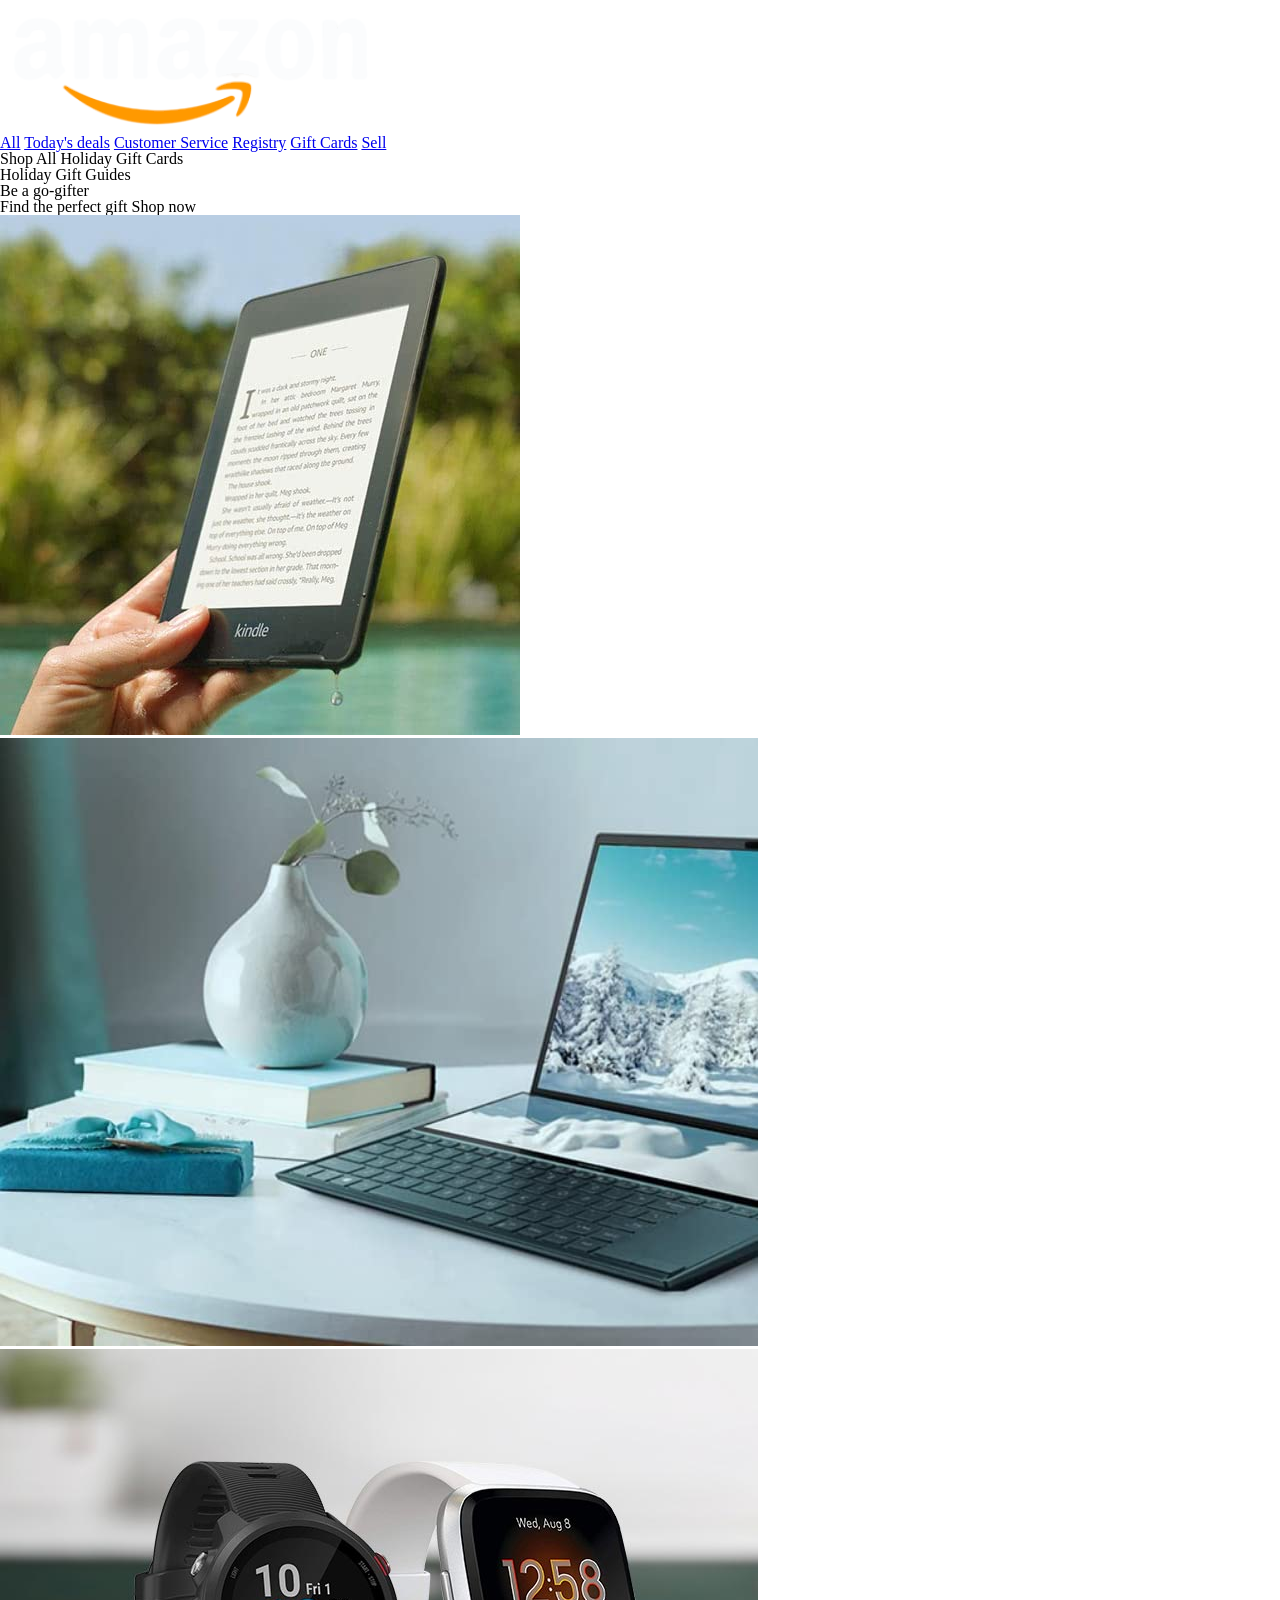
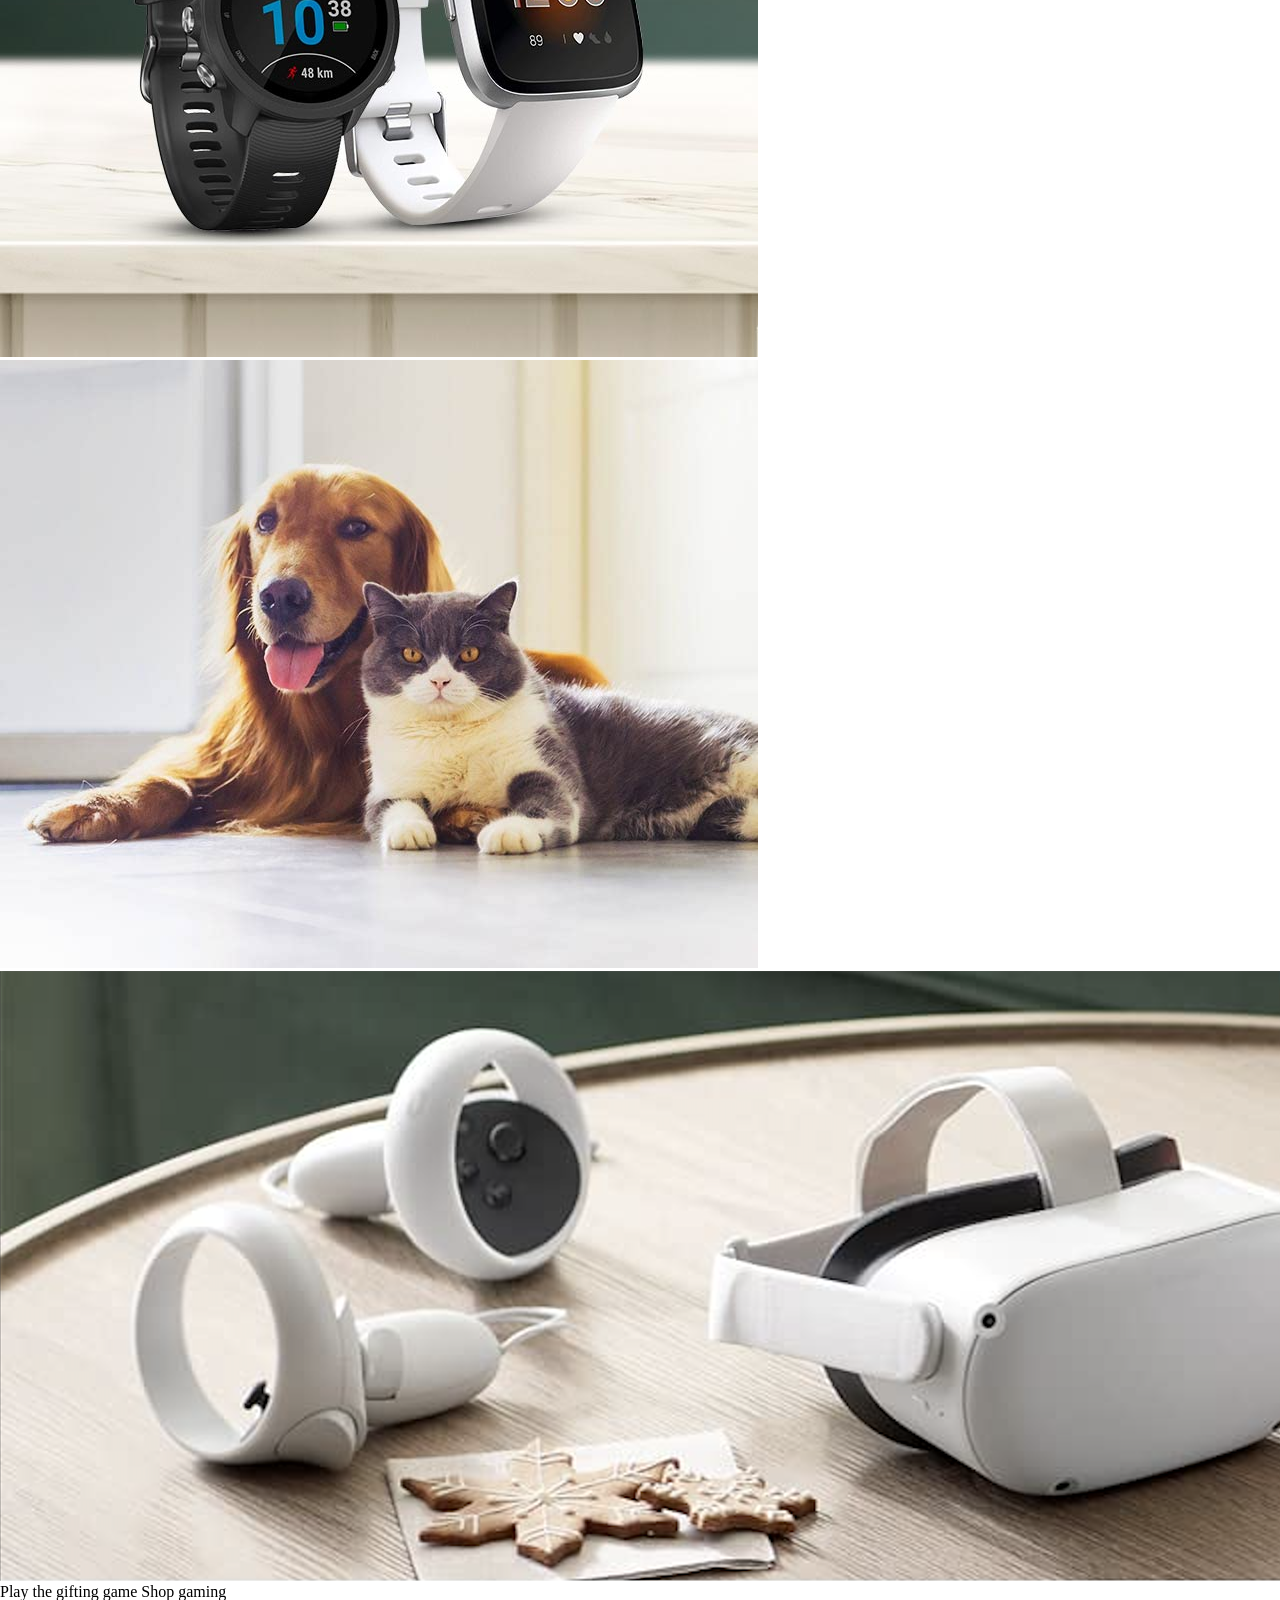
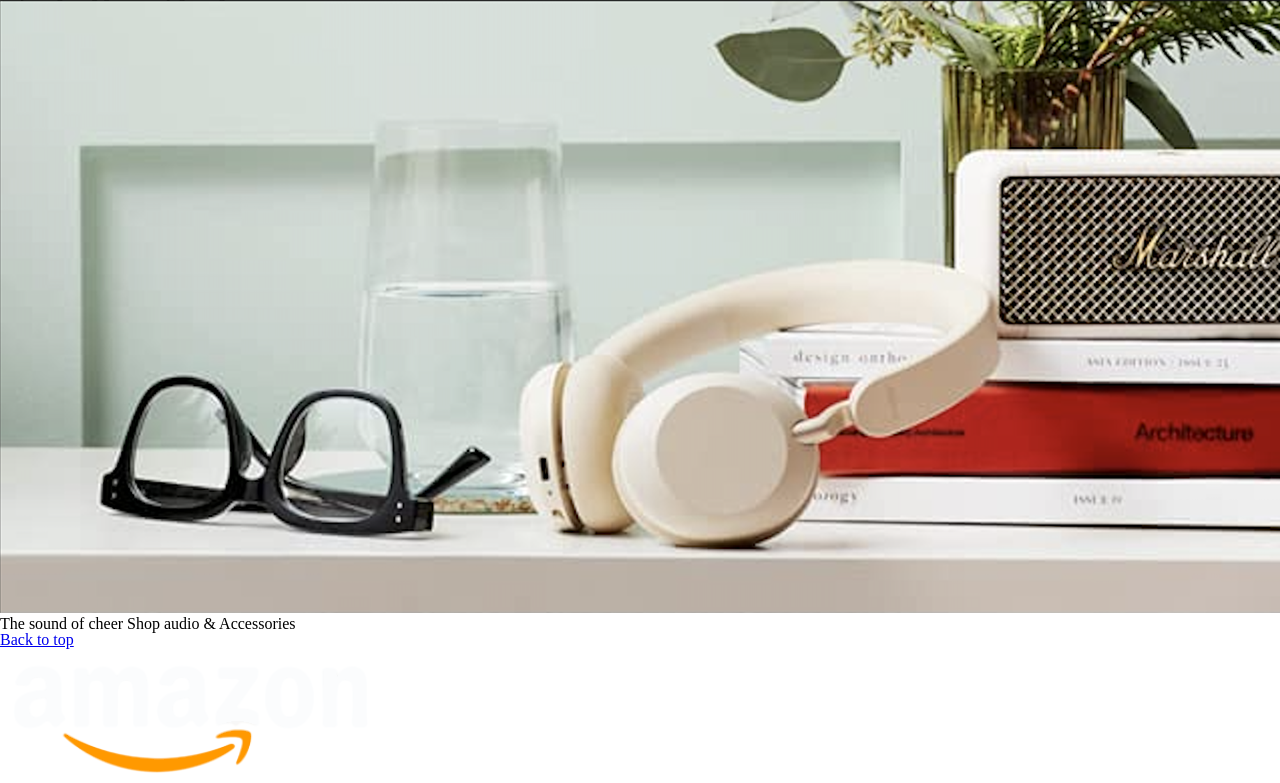
==== Amazon Page/index.html @ c9ccfa7d "Adds index.html content" ====
<!DOCTYPE html>
<html lang="en">
  <head>
    <meta charset="UTF-8" />
    <meta name="viewport" content="width=device-width, initial-scale=1.0" />
    <link rel="stylesheet" href="assets/css/reset.css" />
    <link rel="stylesheet" href="assets/css/style.css" />
    <title>Amazon</title>
  </head>
  <body>
    <header>
      <img src="assets/images/logo.png" alt="logo-amazon" />
      <nav>
        <a href="#">All</a>
        <a href="#">Today's deals</a>
        <a href="#">Customer Service</a>
        <a href="#">Registry</a>
        <a href="#">Gift Cards</a>
        <a href="#">Sell</a>
      </nav>
    </header>
    <main>
      <section>
        <article id="shop-gift-cards">
          <p>Shop All Holiday Gift Cards</p>
        </article>
        <article id="gift-guides">
          <h1>Holiday Gift Guides</h1>
          <h3>Be a go-gifter</h3>
        </article>
        <article id="perfect-gift">
          <h2>Find the perfect gift <span class="blue-text">Shop now</span></h2>
          <img src="assets/images/img_1.jpg" alt="kindle-tablet" />
          <img src="assets/images/img_2.jpg" alt="notebook-on-desk" />
          <img src="assets/images/img_3.jpg" alt="smartwatches" />
          <img src="assets/images/img_4.jpg" alt="dog-and-cat" />
        </article>
        <article id="gift-game">
          <img src="assets/images/img_9.png" alt="oculus-headset" />
          <h2>
            Play the gifting game <span class="blue-text">Shop gaming</span>
          </h2>
        </article>
        <article id="sound-cheer">
          <img src="assets/images/img_10.png" alt="oculus-headset" />
          <h2>
            The sound of cheer
            <span class="blue-text">Shop audio & Accessories</span>
          </h2>
        </article>
      </section>
    </main>
    <footer>
      <p id="back-to-top"><a href="#header">Back to top</a></p>
      <img src="assets/images/logo.png" alt="logo-amazon" />
    </footer>
  </body>
</html>
---- Amazon Page/assets/css/style.css ----
/* Your styles here */
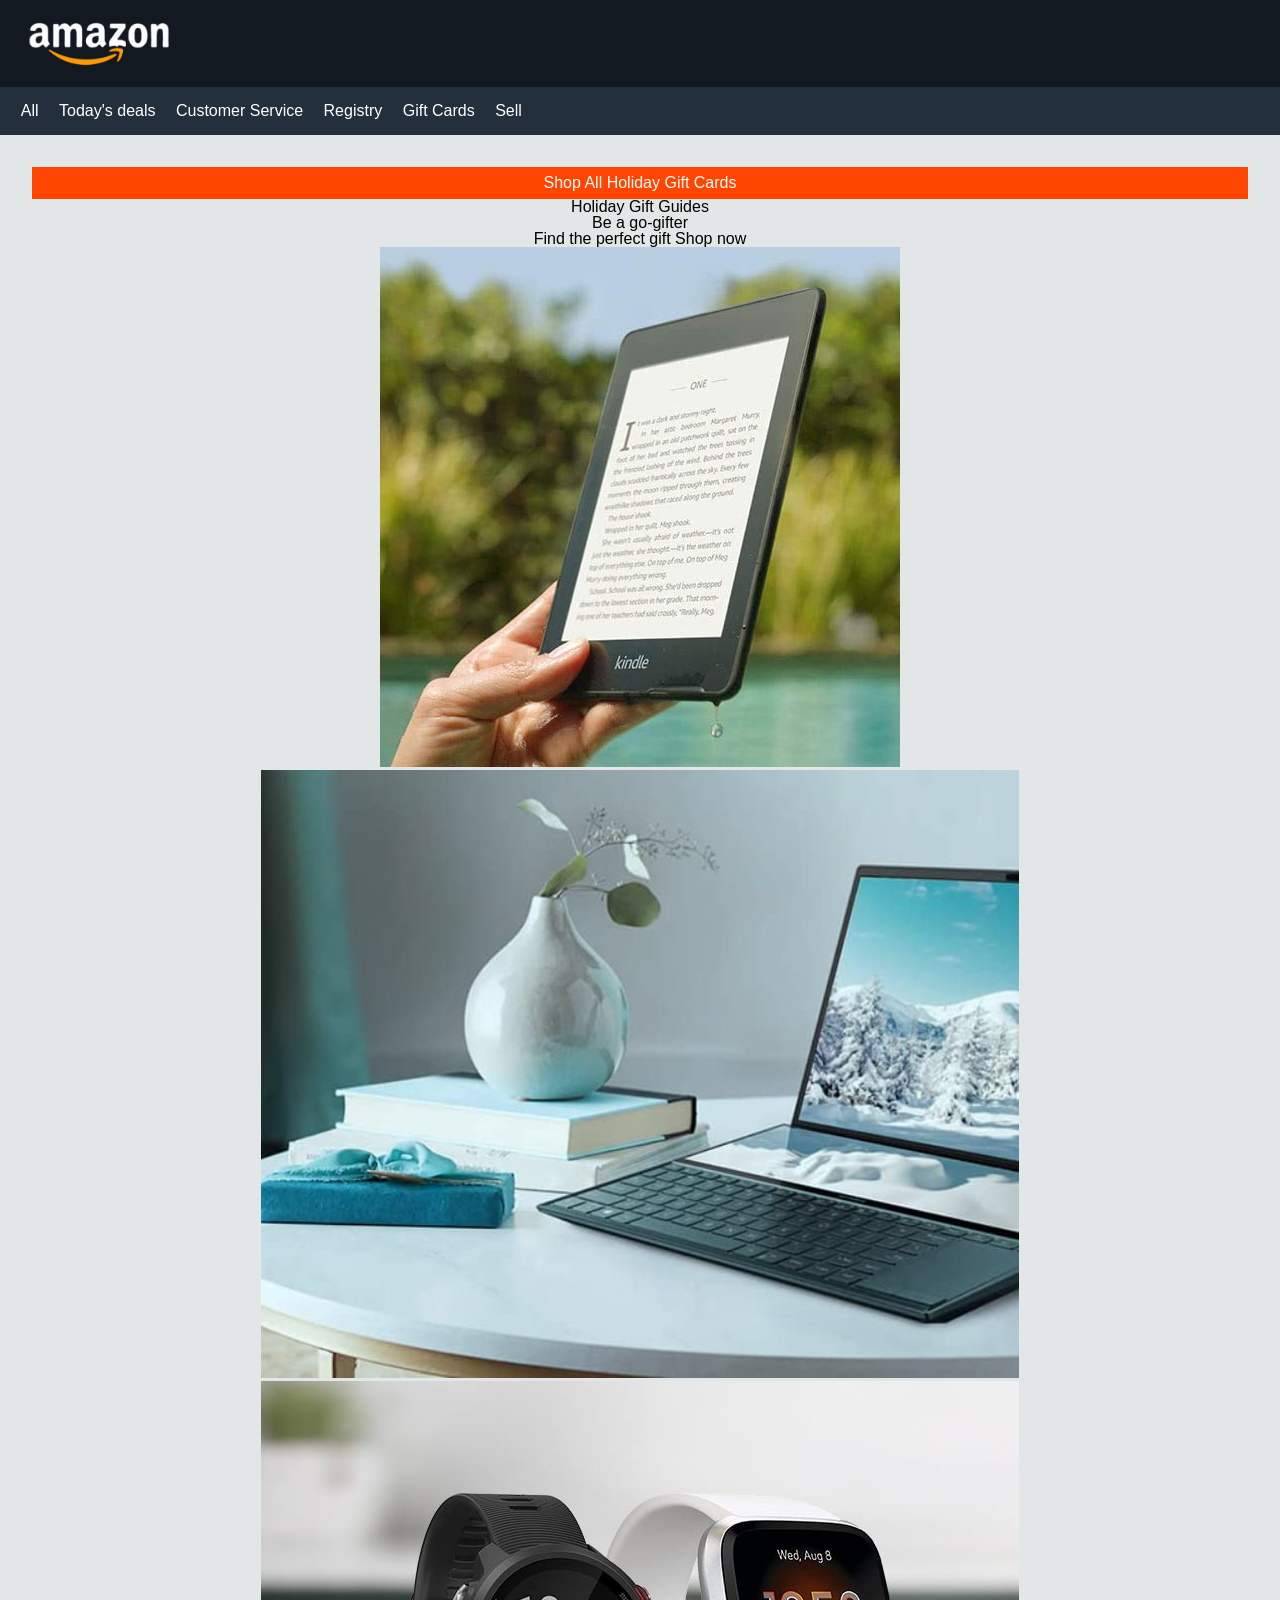
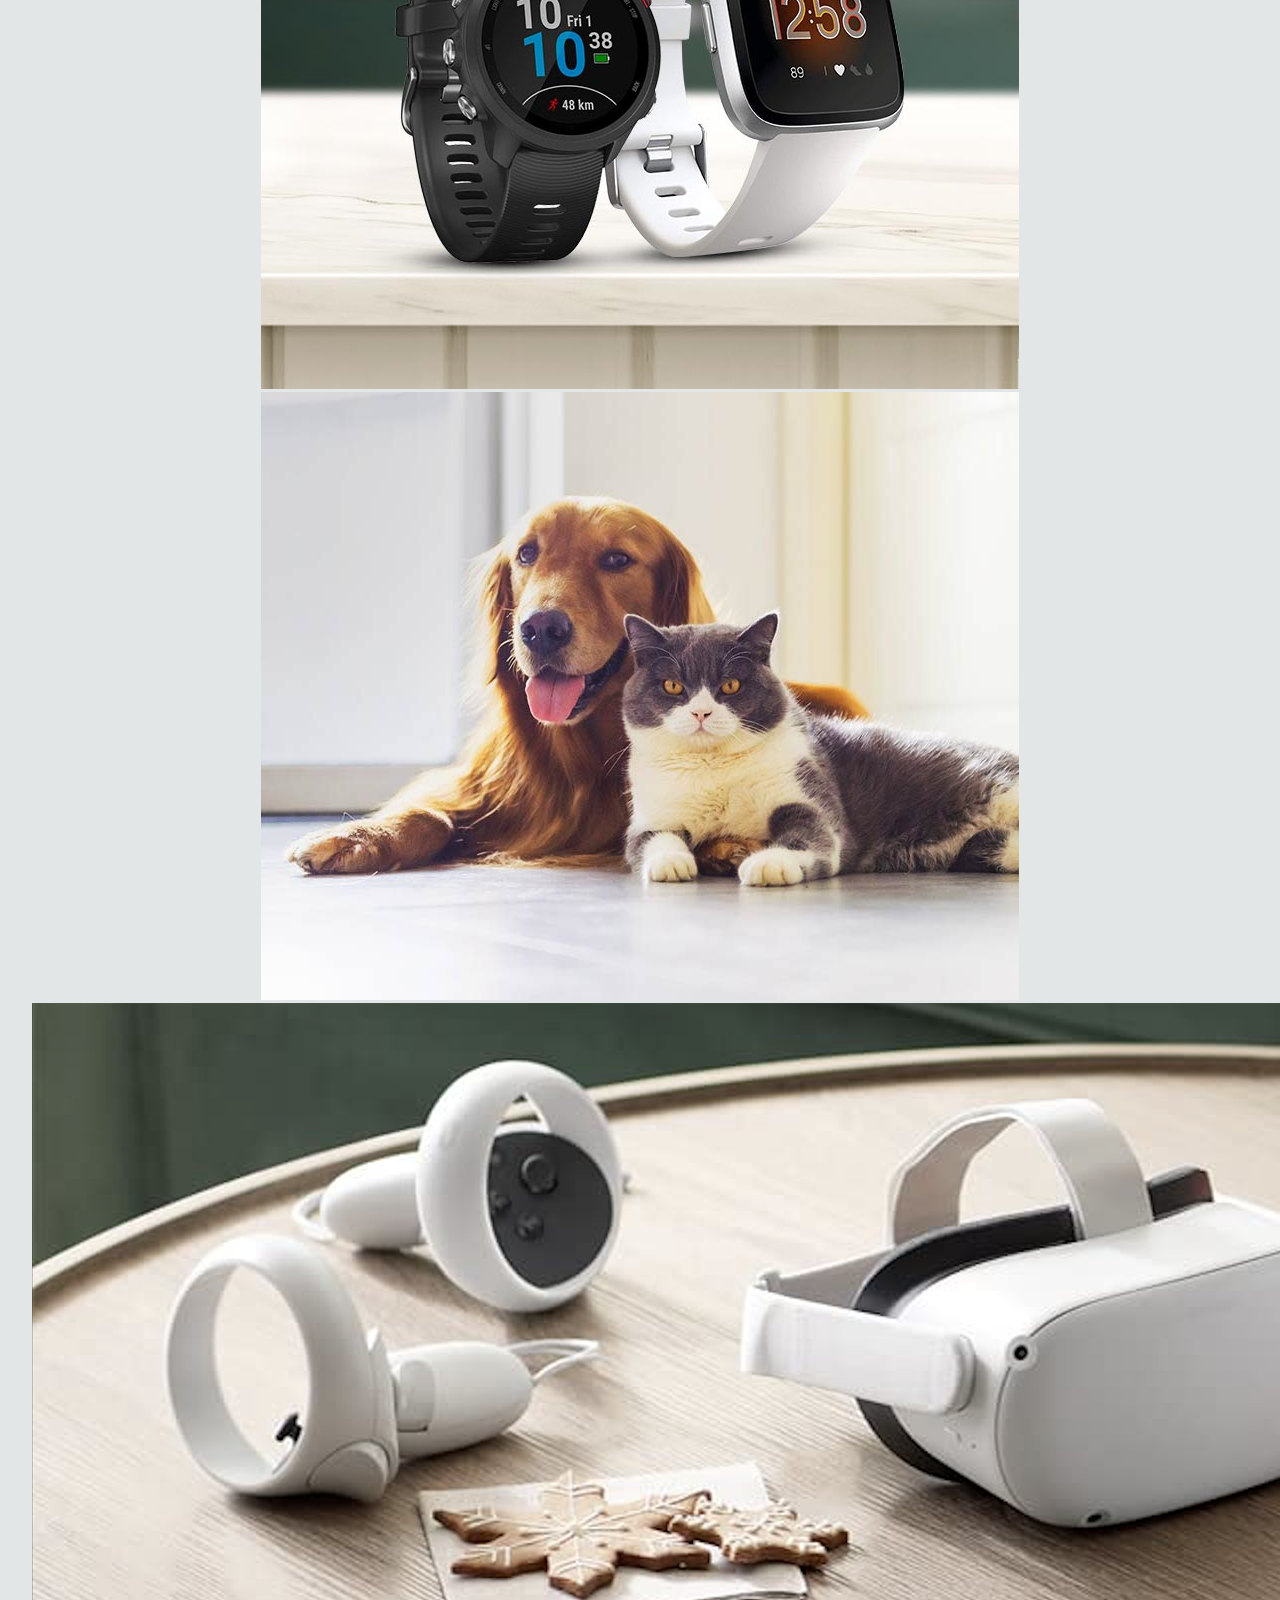
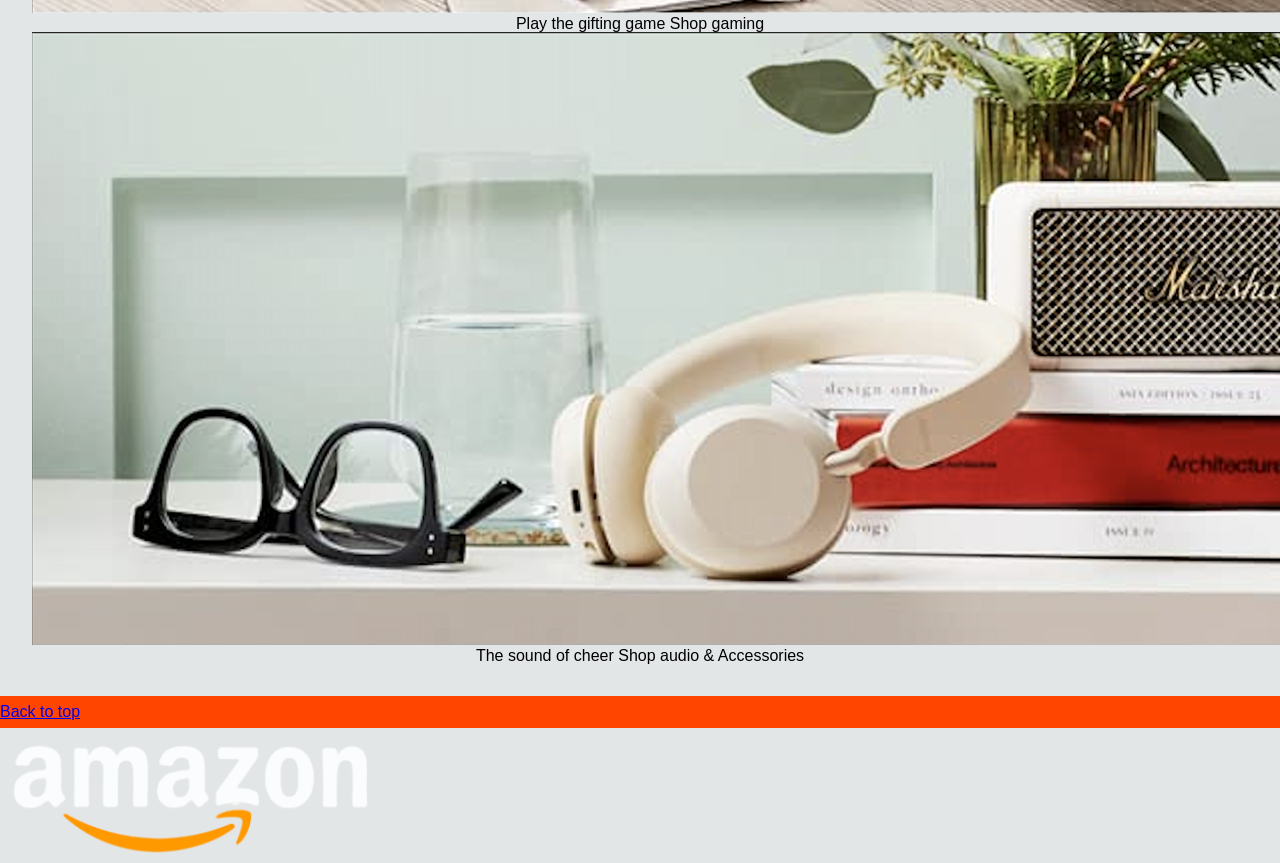
==== commit 46505912: "Adds header style" ====
--- a/Amazon Page/index.html
+++ b/Amazon Page/index.html
@@ -8,7 +8,7 @@
     <title>Amazon</title>
   </head>
   <body>
-    <header>
+    <header id="top">
       <img src="assets/images/logo.png" alt="logo-amazon" />
       <nav>
         <a href="#">All</a>
@@ -51,7 +51,7 @@
       </section>
     </main>
     <footer>
-      <p id="back-to-top"><a href="#header">Back to top</a></p>
+      <p id="back-to-top"><a href="#top">Back to top</a></p>
       <img src="assets/images/logo.png" alt="logo-amazon" />
     </footer>
   </body>
--- a/Amazon Page/assets/css/style.css
+++ b/Amazon Page/assets/css/style.css
@@ -1 +1,37 @@
-/* Your styles here */
+body {
+  font-family: Arial, Helvetica, sans-serif;
+  background-color: #e3e6e6;
+  box-sizing: border-box;
+}
+
+header {
+  background-color: #131921;
+  width: 100%;
+}
+
+header img {
+  width: 150px;
+  padding: 1em 1.5em;
+}
+
+nav {
+  background-color: #232f3d;
+  padding: 1em 1%;
+}
+
+nav a {
+  color: white;
+  text-decoration: none;
+  margin: 0 0.5em;
+}
+
+main {
+  text-align: center;
+  margin: 2em;
+}
+
+p {
+  color: white;
+  background-color: orangered;
+  padding: 0.5em 0;
+}
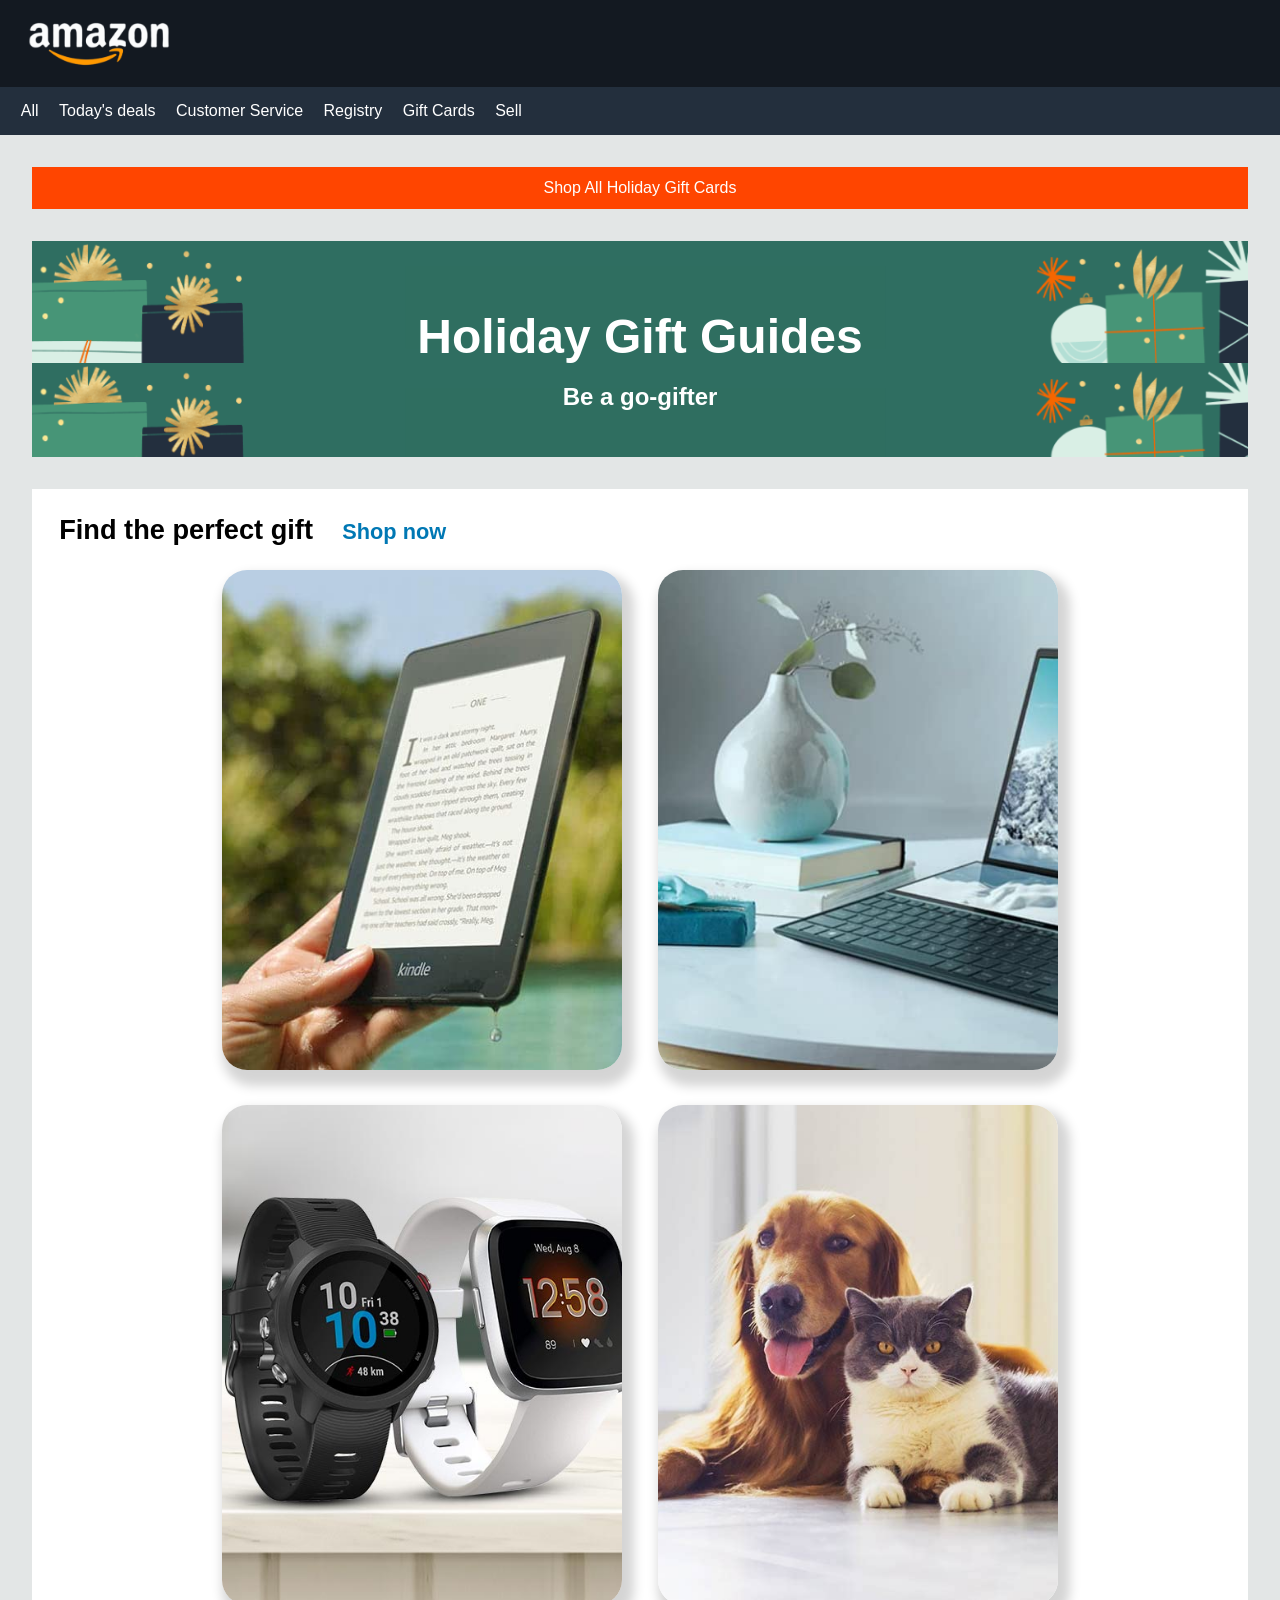
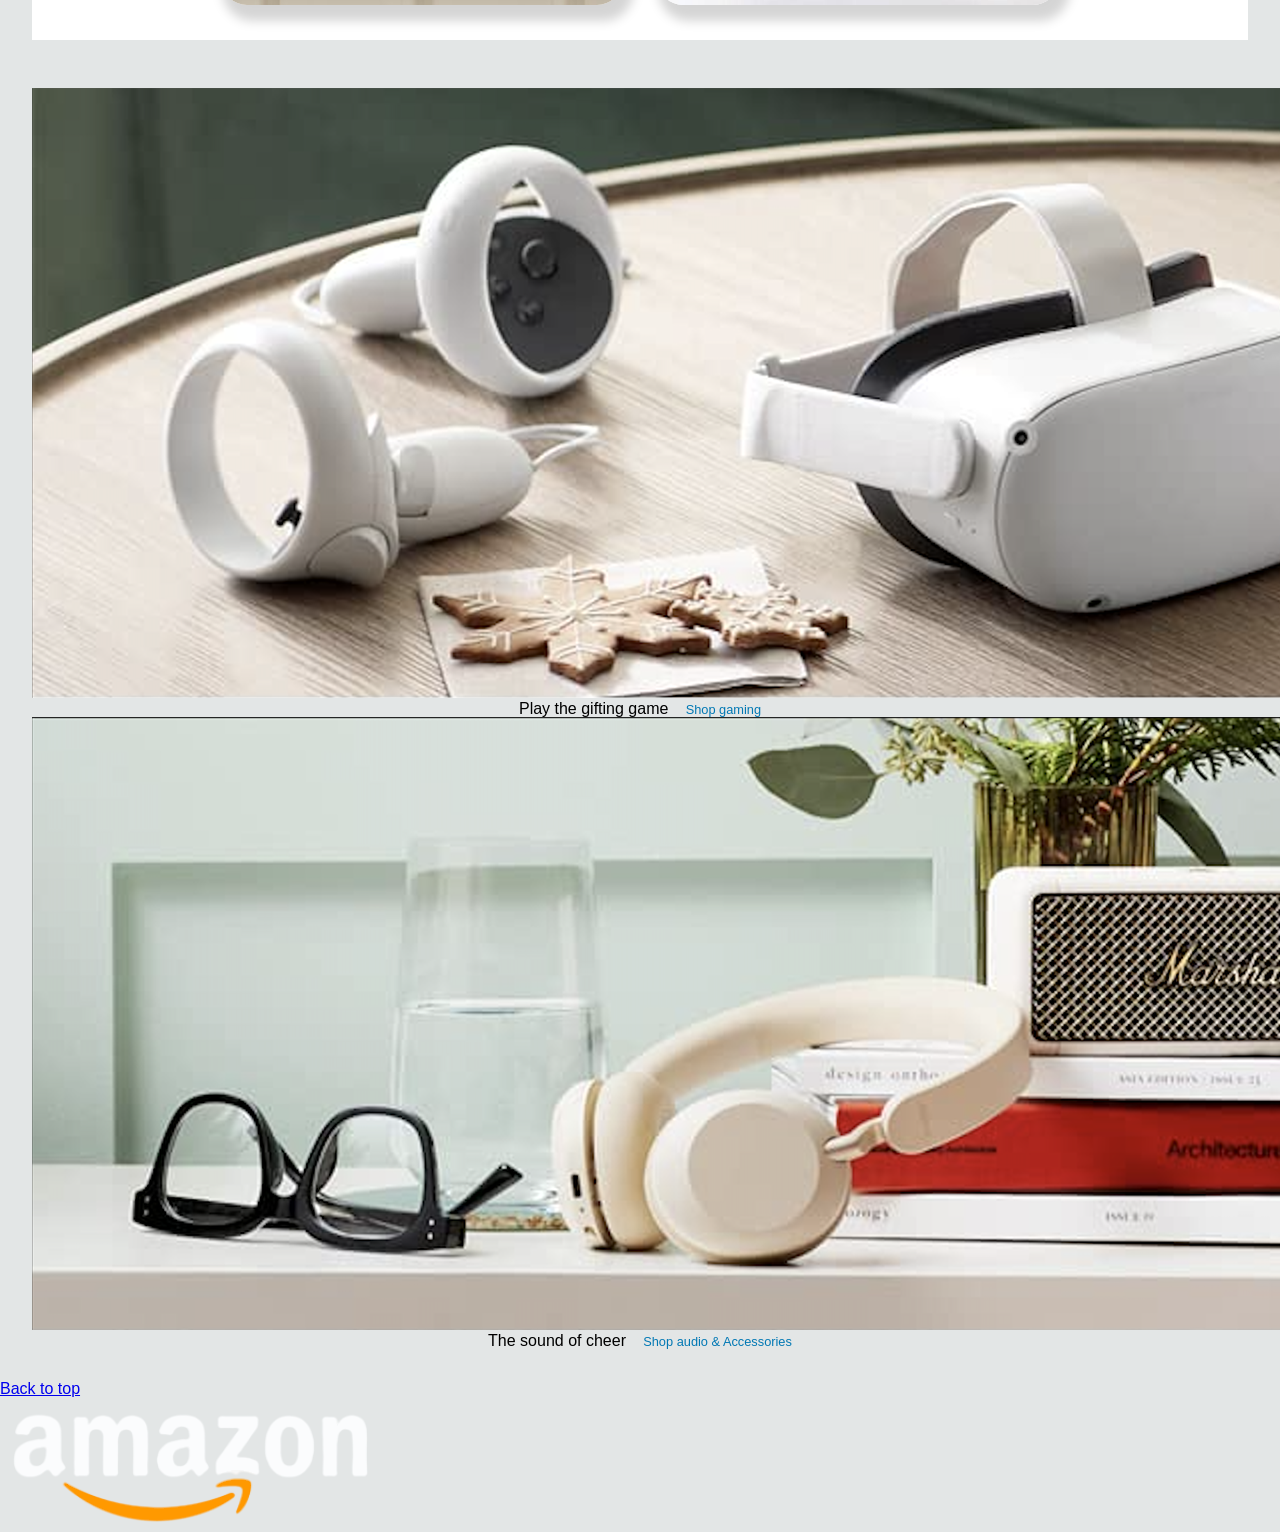
==== commit 2b970e03: "Adds more CSS" ====
--- a/Amazon Page/index.html
+++ b/Amazon Page/index.html
@@ -29,11 +29,15 @@
           <h3>Be a go-gifter</h3>
         </article>
         <article id="perfect-gift">
-          <h2>Find the perfect gift <span class="blue-text">Shop now</span></h2>
-          <img src="assets/images/img_1.jpg" alt="kindle-tablet" />
-          <img src="assets/images/img_2.jpg" alt="notebook-on-desk" />
-          <img src="assets/images/img_3.jpg" alt="smartwatches" />
-          <img src="assets/images/img_4.jpg" alt="dog-and-cat" />
+          <h2 class="sub-heading">
+            Find the perfect gift <span class="blue-text">Shop now</span>
+          </h2>
+          <div id="gift-images">
+            <img src="assets/images/img_1.jpg" alt="kindle-tablet" />
+            <img src="assets/images/img_2.jpg" alt="notebook-on-desk" />
+            <img src="assets/images/img_3.jpg" alt="smartwatches" />
+            <img src="assets/images/img_4.jpg" alt="dog-and-cat" />
+          </div>
         </article>
         <article id="gift-game">
           <img src="assets/images/img_9.png" alt="oculus-headset" />
--- a/Amazon Page/assets/css/style.css
+++ b/Amazon Page/assets/css/style.css
@@ -30,8 +30,63 @@
   margin: 2em;
 }
 
-p {
+#shop-gift-cards {
   color: white;
   background-color: orangered;
-  padding: 0.5em 0;
+  padding: 0.8em 0;
+  margin-bottom: 2em;
 }
+
+#gift-guides {
+  background-image: url("../images/bg-image.png");
+  background-size: contain;
+  margin-bottom: 2em;
+}
+
+#gift-guides h1 {
+  font-size: 3em;
+  font-weight: bold;
+  color: white;
+  line-height: 2em;
+  padding-top: 1em;
+}
+
+#gift-guides h3 {
+  font-size: 1.5em;
+  font-weight: bold;
+  color: white;
+  padding-bottom: 2em;
+}
+
+#perfect-gift {
+  background-color: white;
+  margin-bottom: 3em;
+}
+
+.sub-heading {
+  font-size: 1.7em;
+  font-weight: bold;
+}
+
+#perfect-gift .sub-heading {
+  font-size: 1.7em;
+  text-align: left;
+  padding: 1em 0em 1em 1em;
+  font-weight: bold;
+}
+
+#gift-images img {
+  display: inline-block;
+  height: 500px;
+  width: 400px;
+  margin: 0 1em 2em 1em;
+  border-radius: 25px;
+  object-fit: cover;
+  box-shadow: 6px 10px 11px 6px rgba(0, 0, 0, 0.17);
+}
+
+.blue-text {
+  color: #0078b4;
+  font-size: 0.8em;
+  margin-left: 1em;
+}
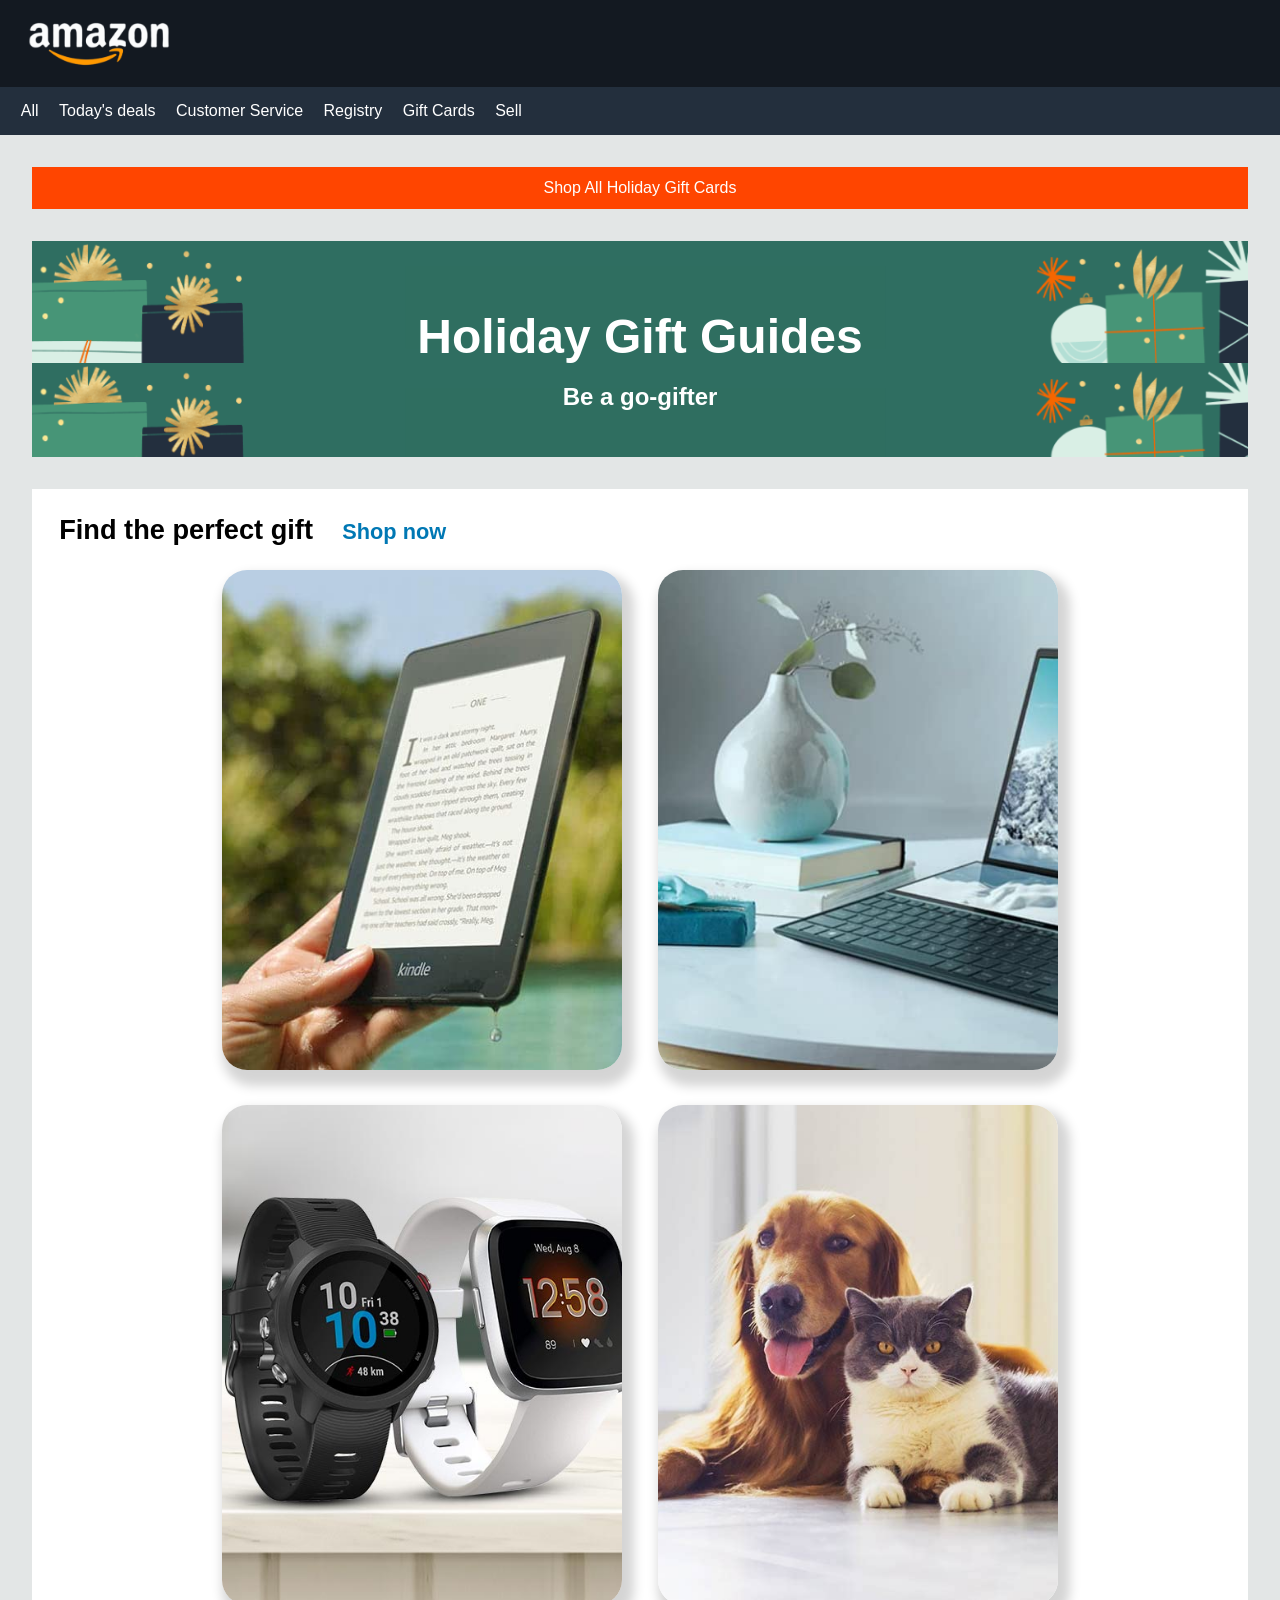
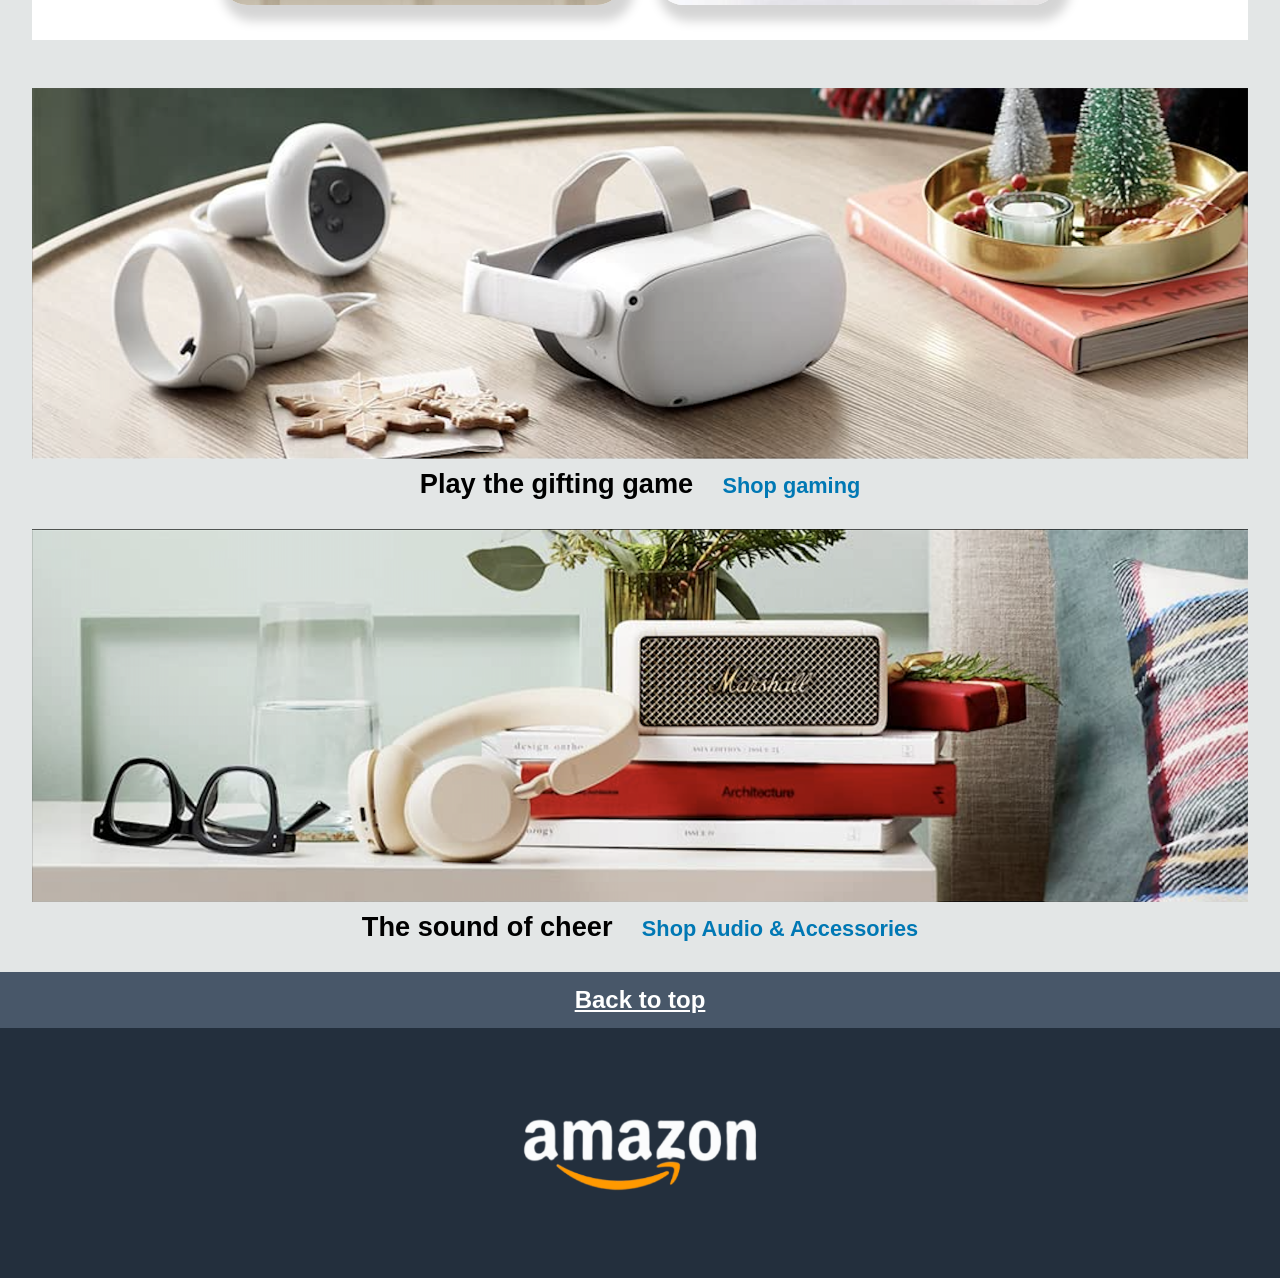
==== commit 4084ef54: "Adds more CSS" ====
--- a/Amazon Page/index.html
+++ b/Amazon Page/index.html
@@ -39,23 +39,25 @@
             <img src="assets/images/img_4.jpg" alt="dog-and-cat" />
           </div>
         </article>
-        <article id="gift-game">
+        <article id="gift-game" class="card">
           <img src="assets/images/img_9.png" alt="oculus-headset" />
-          <h2>
+          <h2 class="sub-heading">
             Play the gifting game <span class="blue-text">Shop gaming</span>
           </h2>
         </article>
-        <article id="sound-cheer">
+        <article id="sound-cheer" class="card">
           <img src="assets/images/img_10.png" alt="oculus-headset" />
-          <h2>
+          <h2 class="sub-heading">
             The sound of cheer
-            <span class="blue-text">Shop audio & Accessories</span>
+            <span class="blue-text">Shop Audio & Accessories</span>
           </h2>
         </article>
       </section>
     </main>
     <footer>
-      <p id="back-to-top"><a href="#top">Back to top</a></p>
+      <div id="back-to-top">
+        <a href="#top">Back to top</a>
+      </div>
       <img src="assets/images/logo.png" alt="logo-amazon" />
     </footer>
   </body>
--- a/Amazon Page/assets/css/style.css
+++ b/Amazon Page/assets/css/style.css
@@ -90,3 +90,33 @@
   font-size: 0.8em;
   margin-left: 1em;
 }
+
+.card {
+  margin-bottom: 2em;
+}
+
+.card img {
+  width: 100%;
+  margin-bottom: 0.5em;
+}
+
+footer {
+  text-align: center;
+  background-color: #232f3d;
+}
+
+#back-to-top {
+  background-color: #485769;
+  padding: 1em;
+}
+
+#back-to-top a {
+  color: white;
+  font-size: 1.5em;
+  font-weight: 550;
+}
+
+footer img {
+  width: 250px;
+  padding: 5em 0;
+}
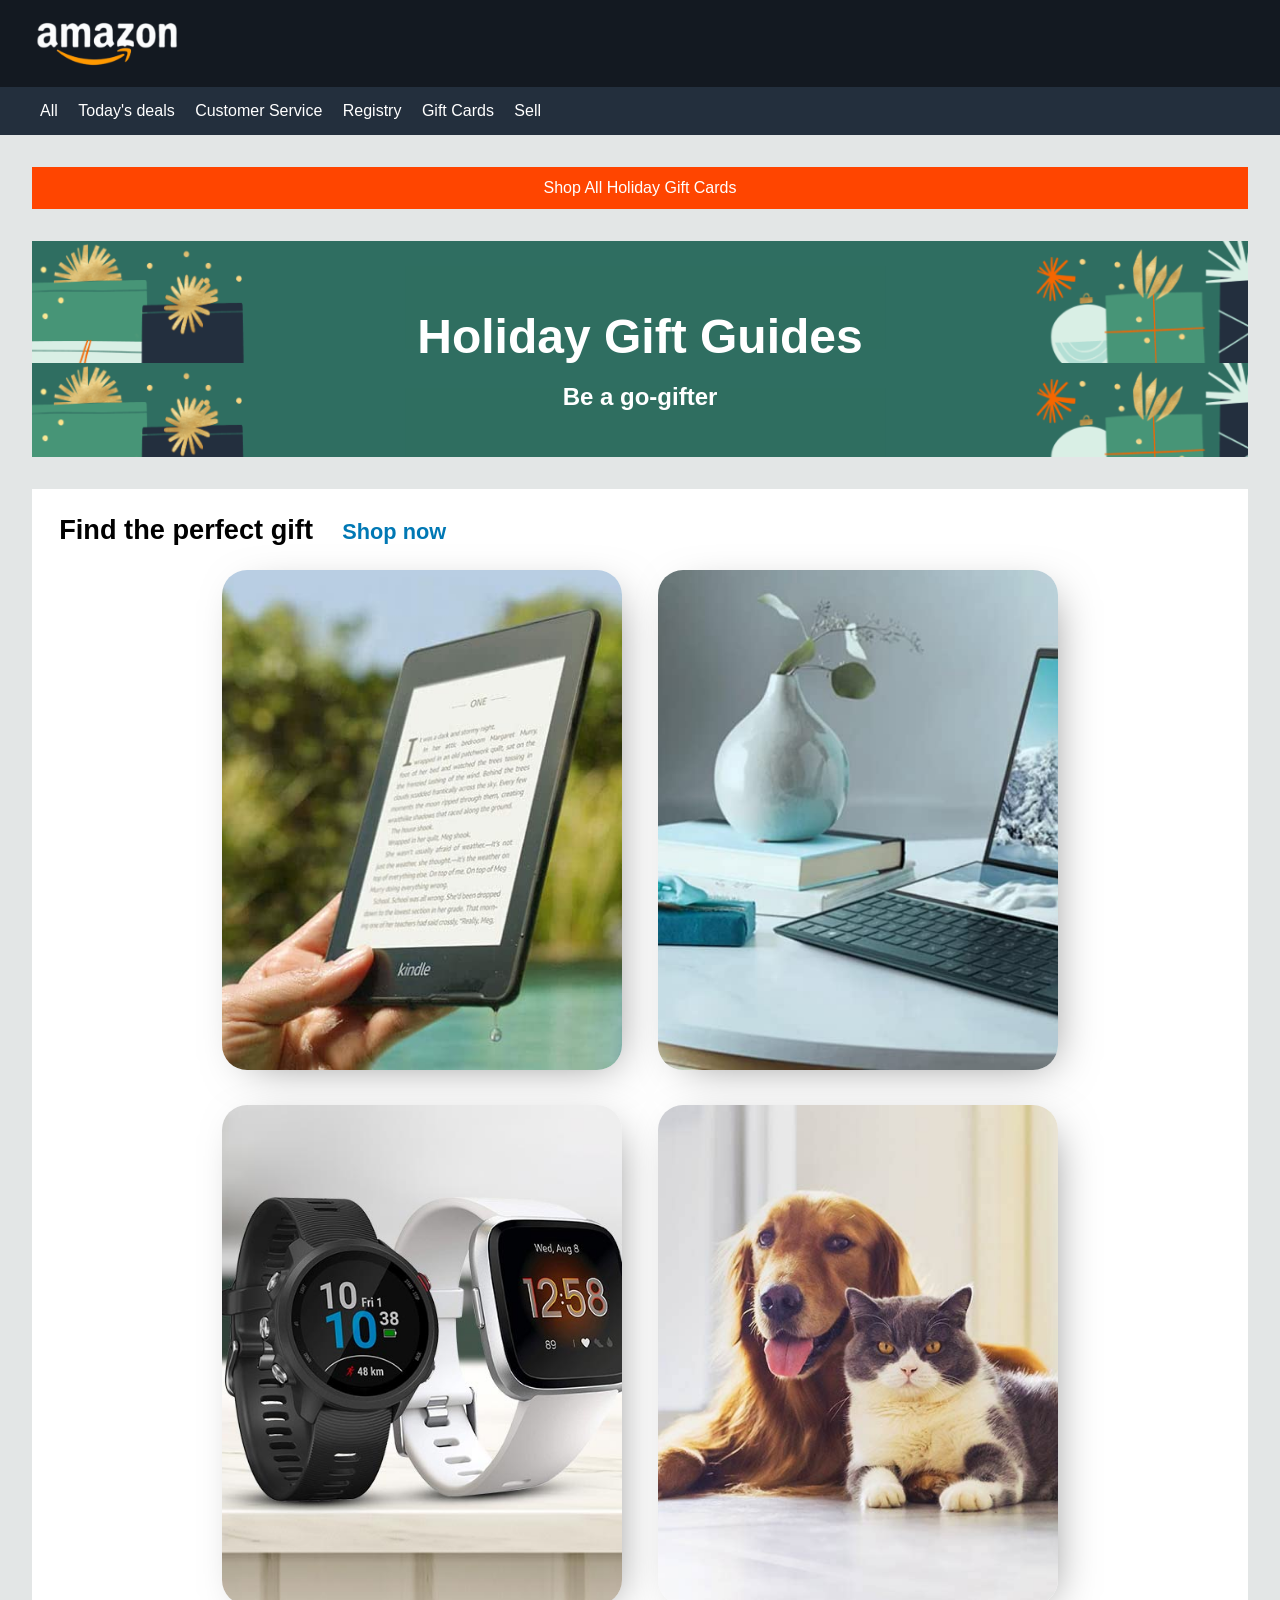
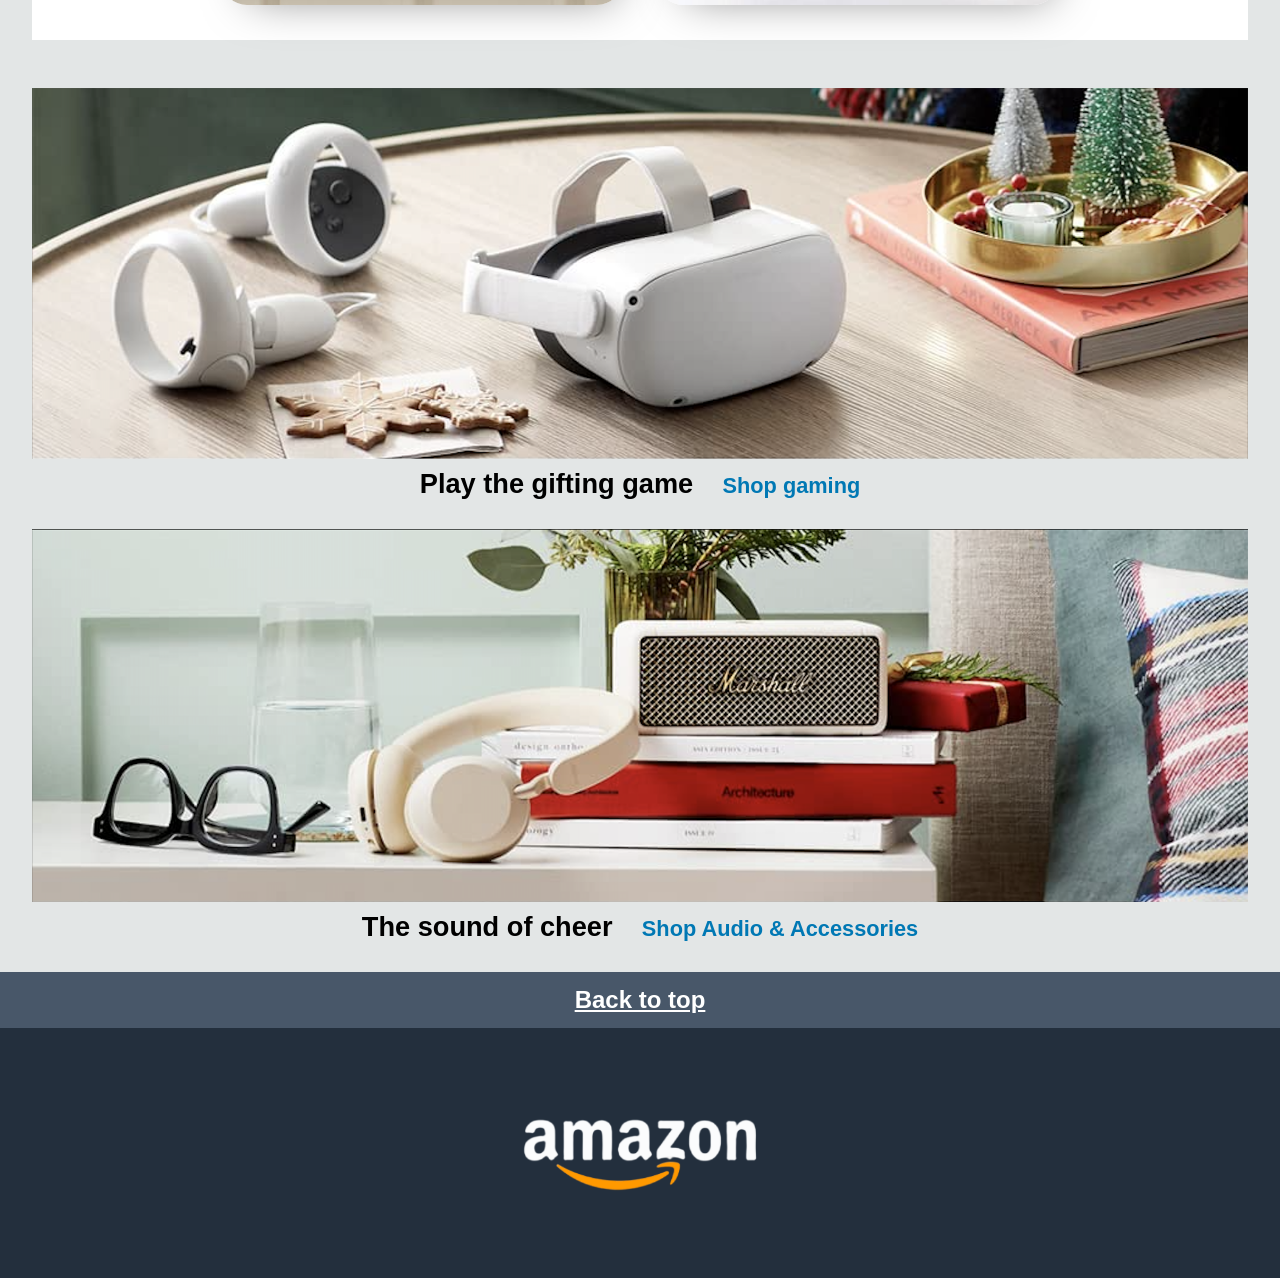
==== commit 0a14b958: "Fixed some CSS issues" ====
--- a/Amazon Page/index.html
+++ b/Amazon Page/index.html
@@ -9,7 +9,7 @@
   </head>
   <body>
     <header id="top">
-      <img src="assets/images/logo.png" alt="logo-amazon" />
+      <img src="assets/images/logo.png" alt="logo-amazon" class="clickable" />
       <nav>
         <a href="#">All</a>
         <a href="#">Today's deals</a>
@@ -22,7 +22,7 @@
     <main>
       <section>
         <article id="shop-gift-cards">
-          <p>Shop All Holiday Gift Cards</p>
+          <p><a href="#" class="link">Shop All Holiday Gift Cards</a></p>
         </article>
         <article id="gift-guides">
           <h1>Holiday Gift Guides</h1>
@@ -30,26 +30,50 @@
         </article>
         <article id="perfect-gift">
           <h2 class="sub-heading">
-            Find the perfect gift <span class="blue-text">Shop now</span>
+            Find the perfect gift <a href="#" class="blue-text">Shop now</a>
           </h2>
           <div id="gift-images">
-            <img src="assets/images/img_1.jpg" alt="kindle-tablet" />
-            <img src="assets/images/img_2.jpg" alt="notebook-on-desk" />
-            <img src="assets/images/img_3.jpg" alt="smartwatches" />
-            <img src="assets/images/img_4.jpg" alt="dog-and-cat" />
+            <img
+              src="assets/images/img_1.jpg"
+              alt="kindle-tablet"
+              class="clickable"
+            />
+            <img
+              src="assets/images/img_2.jpg"
+              alt="notebook-on-desk"
+              class="clickable"
+            />
+            <img
+              src="assets/images/img_3.jpg"
+              alt="smartwatches"
+              class="clickable"
+            />
+            <img
+              src="assets/images/img_4.jpg"
+              alt="dog-and-cat"
+              class="clickable"
+            />
           </div>
         </article>
         <article id="gift-game" class="card">
-          <img src="assets/images/img_9.png" alt="oculus-headset" />
+          <img
+            src="assets/images/img_9.png"
+            alt="oculus-headset"
+            class="clickable"
+          />
           <h2 class="sub-heading">
-            Play the gifting game <span class="blue-text">Shop gaming</span>
+            Play the gifting game <a href="#" class="blue-text">Shop gaming</a>
           </h2>
         </article>
         <article id="sound-cheer" class="card">
-          <img src="assets/images/img_10.png" alt="oculus-headset" />
+          <img
+            src="assets/images/img_10.png"
+            alt="headphones-and-books"
+            class="clickable"
+          />
           <h2 class="sub-heading">
             The sound of cheer
-            <span class="blue-text">Shop Audio & Accessories</span>
+            <a href="#" class="blue-text">Shop Audio & Accessories</a>
           </h2>
         </article>
       </section>
--- a/Amazon Page/assets/css/style.css
+++ b/Amazon Page/assets/css/style.css
@@ -11,12 +11,17 @@
 
 header img {
   width: 150px;
-  padding: 1em 1.5em;
+  padding: 1em 2em;
 }
 
 nav {
   background-color: #232f3d;
-  padding: 1em 1%;
+  padding: 1em 2em;
+}
+
+.link {
+  text-decoration: none;
+  color: white;
 }
 
 nav a {
@@ -82,13 +87,18 @@
   margin: 0 1em 2em 1em;
   border-radius: 25px;
   object-fit: cover;
-  box-shadow: 6px 10px 11px 6px rgba(0, 0, 0, 0.17);
+  box-shadow: 10px 10px 45px -18px rgba(0, 0, 0, 0.5);
+}
+
+.clickable:hover {
+  cursor: pointer;
 }
 
 .blue-text {
   color: #0078b4;
   font-size: 0.8em;
   margin-left: 1em;
+  text-decoration: none;
 }
 
 .card {
@@ -107,7 +117,7 @@
 
 #back-to-top {
   background-color: #485769;
-  padding: 1em;
+  padding: 1em 0;
 }
 
 #back-to-top a {
